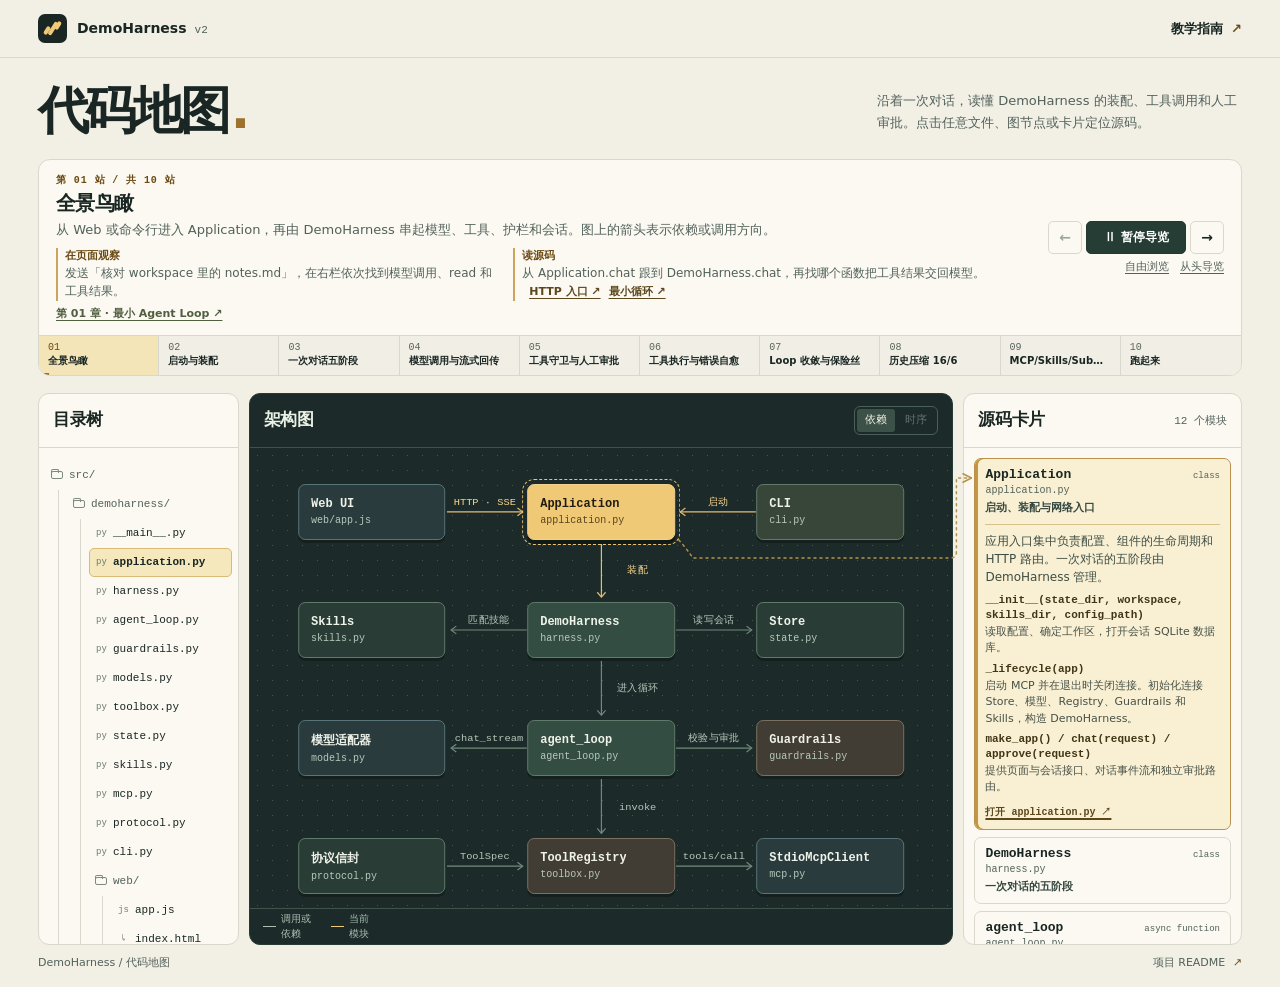
==== docs/code-map/demoharness-arch/demoharness-arch.html @ e93466d3 "docs(map): teach the runtime through an interactive code map" ====
<!doctype html>
<html lang="zh-CN">
<head>
  <meta charset="utf-8">
  <meta name="viewport" content="width=device-width, initial-scale=1">
  <meta name="color-scheme" content="light">
  <title>DemoHarness · 代码地图</title>
  <link rel="stylesheet" href="map.css">
  <script defer src="map-data.js"></script>
  <script defer src="map.js"></script>
</head>
<body>
  <header class="masthead">
    <div class="frame masthead-inner">
      <a class="brand" href="./demoharness-arch.html" aria-label="DemoHarness 代码地图首页">
        <span class="brand-mark" aria-hidden="true"><i></i><i></i><i></i></span>
        <span>DemoHarness<span class="version">v2</span></span>
      </a>
      <a class="guide-link" href="../../guide.md">教学指南 <span aria-hidden="true">↗</span></a>
    </div>
  </header>

  <main class="frame">
    <div class="intro">
      <div>
        <h1>代码地图<span class="title-period" aria-hidden="true">.</span></h1>
      </div>
      <p>沿着一次对话，读懂 DemoHarness 的装配、工具调用和人工审批。点击任意文件、图节点或卡片定位源码。</p>
    </div>

    <section class="tour" aria-labelledby="tour-title">
      <div class="tour-body">
        <div class="tour-copy">
          <p id="tour-status" class="tour-status"></p>
          <h2 id="tour-title"></h2>
          <p id="tour-description"></p>
          <dl id="tour-notes" class="tour-notes" hidden>
            <div><dt>在页面观察</dt><dd id="tour-observe"></dd></div>
            <div><dt>读源码</dt><dd id="tour-read"></dd></div>
          </dl>
          <div id="tour-links" class="tour-links"></div>
          <div id="tour-commands" class="tour-commands" hidden></div>
        </div>
        <div class="tour-controls">
          <div class="transport" aria-label="导览播放控制">
            <button type="button" id="tour-prev" class="icon-button" aria-label="上一站" title="上一站">←</button>
            <button type="button" id="tour-play" class="play-button"></button>
            <button type="button" id="tour-next" class="icon-button" aria-label="下一站" title="下一站">→</button>
          </div>
          <div class="tour-modes">
            <button type="button" id="tour-free">自由浏览</button>
            <button type="button" id="tour-restart">从头导览</button>
          </div>
        </div>
      </div>
      <nav id="tour-track" class="tour-track" aria-label="导览站点"></nav>
    </section>

    <noscript><p class="noscript">此页面需要 JavaScript 才能同步目录树、架构图和源码卡片。<a href="../../guide.md">打开教学指南</a>。</p></noscript>

    <div id="workspace" class="workspace">
      <section class="pane tree-pane" aria-labelledby="tree-heading">
        <header class="pane-header">
          <h2 id="tree-heading">目录树</h2>
        </header>
        <div id="tree-scroll" class="pane-scroll tree-scroll">
          <div id="tree"></div>
        </div>
      </section>

      <section class="pane map-pane" aria-labelledby="map-heading">
        <header class="pane-header">
          <h2 id="map-heading">架构图</h2>
          <div class="view-switch" aria-label="图形视图">
            <button type="button" id="map-tab" aria-pressed="true">依赖</button>
            <button type="button" id="sequence-tab" aria-pressed="false" title="第 3 至第 8 站提供调用时序" disabled>时序</button>
          </div>
        </header>
        <div id="map-scroll" class="pane-scroll map-scroll">
          <div id="graph"></div>
          <div id="sequence" hidden></div>
        </div>
        <footer id="map-legend" class="map-legend"></footer>
      </section>

      <section class="pane cards-pane" aria-labelledby="cards-heading">
        <header class="pane-header">
          <h2 id="cards-heading">源码卡片</h2>
          <span id="cards-count" class="cards-count"></span>
        </header>
        <div id="cards-scroll" class="pane-scroll cards-scroll">
          <div id="cards"></div>
        </div>
      </section>

      <svg id="pointer" class="pointer" aria-hidden="true">
        <defs>
          <marker id="pointer-arrow" viewBox="0 0 10 10" refX="9" refY="5" markerWidth="7" markerHeight="7" orient="auto">
            <path d="M 1 1 L 9 5 L 1 9"></path>
          </marker>
        </defs>
        <path id="pointer-path" marker-end="url(#pointer-arrow)"></path>
      </svg>
    </div>

    <footer class="page-footer">
      <span>DemoHarness <span aria-hidden="true">/</span> 代码地图</span>
      <a href="../../../README.md">项目 README <span aria-hidden="true">↗</span></a>
    </footer>
  </main>
</body>
</html>
---- docs/code-map/demoharness-arch/map.css ----
:root {
  color-scheme: light;
  --paper: #f2efe5;
  --panel: #fbf9f1;
  --ink: #192623;
  --muted: #51615a;
  --line: #d8d9cc;
  --accent: #f0c976;
  --accent-ink: #6b4913;
  --canvas: #1c2b29;
  --canvas-ink: #eaf1e5;
  --canvas-muted: #aabeb2;
  --mono: "SFMono-Regular", Consolas, "Liberation Mono", monospace;
  --sans: system-ui, -apple-system, BlinkMacSystemFont, "PingFang SC", "Microsoft YaHei", sans-serif;
}

* { box-sizing: border-box; }
[hidden] { display: none !important; }
body { margin: 0; color: var(--ink); background: var(--paper); font: 14px/1.5 var(--sans); }
button, a { -webkit-tap-highlight-color: transparent; }
button { color: inherit; font: inherit; cursor: pointer; }
button:disabled { cursor: default; }
a { color: inherit; text-underline-offset: 3px; }
button:focus-visible, a:focus-visible { outline: 2px solid #ad7323; outline-offset: 3px; }
h1, h2, h3, p { margin: 0; }
code { font-family: var(--mono); }
.frame { width: min(100% - 76px, 1500px); margin-inline: auto; }

.masthead { border-bottom: 1px solid var(--line); }
.masthead-inner { min-height: 57px; display: flex; align-items: center; justify-content: space-between; }
.brand { display: inline-flex; align-items: center; gap: 10px; text-decoration: none; font-weight: 780; }
.brand-mark { position: relative; display: block; width: 29px; height: 29px; border-radius: 7px; background: var(--ink); }
.brand-mark i { position: absolute; width: 4px; border-radius: 2px; background: var(--accent); transform: rotate(32deg); }
.brand-mark i:nth-child(1) { top: 12px; left: 7px; height: 9px; }
.brand-mark i:nth-child(2) { top: 7px; left: 12.5px; height: 15px; }
.brand-mark i:nth-child(3) { top: 7px; left: 18px; height: 9px; }
.version { margin-left: 8px; color: var(--muted); font: 11px var(--mono); }
.guide-link { font-size: 13px; font-weight: 650; text-decoration: none; }
.guide-link span, .page-footer a span { margin-left: 4px; color: var(--accent-ink); }
.guide-link:hover, .page-footer a:hover { text-decoration: underline; }

.intro { display: flex; align-items: flex-end; justify-content: space-between; gap: 28px; margin-block: 25px 22px; }
.intro h1 { font-size: clamp(37px, 4vw, 56px); line-height: 1.06; font-weight: 780; letter-spacing: -.07em; }
.title-period { margin-left: 3px; color: #9e712d; }
.intro > p { max-width: 365px; padding-bottom: 3px; color: var(--muted); font-size: 13px; line-height: 1.7; }

.tour { margin-bottom: 17px; border: 1px solid var(--line); border-radius: 12px; background: var(--panel); overflow: hidden; }
.tour-body { display: flex; justify-content: space-between; align-items: center; gap: 24px; padding: 13px 17px 12px; }
.tour-status { color: var(--accent-ink); font: 650 10px var(--mono); letter-spacing: .09em; }
.tour-copy h2 { margin-block: 1px 2px; font-size: 20px; font-weight: 780; letter-spacing: -.03em; }
#tour-description { max-width: 860px; color: var(--muted); font-size: 13px; }
.tour-notes { display: grid; grid-template-columns: 1fr 1.15fr; gap: 7px 13px; margin: 8px 0 2px; }
.tour-notes > div { border-left: 2px solid #cda45f; padding-left: 7px; }
.tour-notes dt { color: var(--accent-ink); font-size: 11px; font-weight: 750; }
.tour-notes dd { margin: 0; color: var(--muted); font-size: 12px; }
.tour-source-links { display: inline-flex; flex-wrap: wrap; gap: 1px 8px; margin-left: 7px; }
.tour-source-links a { color: #5b471d; font-size: 11px; font-weight: 700; }
.tour-links { display: flex; flex-wrap: wrap; align-items: center; gap: 4px 14px; min-height: 18px; margin-top: 4px; }
.tour-links:empty { display: none; }
.tour-links a { font-size: 11px; color: #515e40; font-weight: 700; }
.tour-commands { display: flex; flex-wrap: wrap; align-items: center; gap: 6px; margin-top: 8px; }
.tour-commands code { display: inline-block; padding: 3px 7px; border: 1px solid var(--line); border-radius: 4px; background: var(--paper); font-size: 12px; }
.tour-commands a { font: 12px var(--mono); }
.tour-controls { flex: none; display: flex; flex-direction: column; align-items: flex-end; gap: 5px; }
.transport { display: flex; align-items: center; gap: 4px; }
.transport button { min-height: 33px; border-radius: 5px; font-weight: 700; }
.icon-button { width: 34px; border: 1px solid var(--line); background: transparent; }
.icon-button:hover:not(:disabled) { background: #ebeae1; }
.icon-button:disabled { color: #9ca69e; }
.play-button { min-width: 100px; padding-inline: 8px; border: 1px solid #243832; color: white; background: #263d35; font-size: 12px; }
.play-button:hover { background: #36584a; }
.play-button span { margin-right: 5px; font-family: var(--mono); }
.tour-modes { display: flex; gap: 11px; }
.tour-modes button { padding: 0; border: 0; background: transparent; color: var(--muted); font-size: 11px; text-decoration: underline; text-underline-offset: 3px; }
.tour-modes button:hover { color: var(--ink); }
.tour-track { display: grid; grid-template-columns: repeat(10, 1fr); border-top: 1px solid var(--line); }
.station {
  position: relative;
  min-width: 0;
  padding: 6px 9px 7px;
  overflow: hidden;
  border: 0;
  border-right: 1px solid var(--line);
  background: #f0eee5;
  text-align: left;
}
.station:last-child { border-right: 0; }
.station:hover { background: #e6e6d9; }
.station.is-current { background: #f4e5b8; }
.station .station-index { display: block; color: #59665c; font: 10px var(--mono); }
.station.is-current .station-index { color: var(--accent-ink); }
.station .station-name { display: block; overflow: hidden; font-size: 10px; font-weight: 700; text-overflow: ellipsis; white-space: nowrap; }
.station::after {
  position: absolute;
  inset: auto 0 0;
  height: 2px;
  content: "";
  background: #9d712a;
  transform: scaleX(var(--progress, 0));
  transform-origin: left;
}

.workspace { position: relative; display: grid; grid-template-columns: minmax(155px, .72fr) minmax(0, 2.53fr) minmax(235px, 1fr); gap: 10px; }
.pane {
  display: flex;
  min-width: 0;
  height: 552px;
  flex-direction: column;
  border: 1px solid var(--line);
  border-radius: 11px;
  background: var(--panel);
  overflow: hidden;
}
.pane-header { display: flex; align-items: center; justify-content: space-between; flex: 0 0 54px; gap: 8px; padding: 0 14px; border-bottom: 1px solid var(--line); }
.pane-header h2 { font-size: 17px; line-height: 1.28; font-weight: 780; letter-spacing: -.02em; }
.pane-scroll { flex: 1 1 auto; min-width: 0; min-height: 0; overflow: auto; }
.cards-count { color: var(--muted); font: 11px var(--mono); }

.tree-scroll { padding: 13px 6px; }
.tree-list { margin: 0 0 0 13px; padding-left: 8px; border-left: 1px solid var(--line); list-style: none; }
.tree-list.tree-root { margin: 0; padding: 0; border: 0; }
.tree-folder, .tree-file { min-height: 29px; white-space: nowrap; }
.tree-folder { display: flex; align-items: center; gap: 6px; padding-inline: 6px; color: var(--muted); font: 11px var(--mono); }
.folder-icon { width: 12px; height: 8px; border: 1px solid #7d8b7e; border-radius: 2px; position: relative; }
.folder-icon::before { position: absolute; top: -3px; left: -1px; width: 6px; height: 3px; border: 1px solid #7d8b7e; border-bottom: 0; border-radius: 2px 2px 0 0; content: ""; }
.tree-file { display: flex; align-items: center; gap: 5px; width: 100%; padding: 3px 5px; border: 1px solid transparent; border-radius: 5px; background: transparent; font: 11px var(--mono); text-align: left; }
.file-icon { display: inline-flex; align-items: center; justify-content: center; flex: 0 0 13px; color: #6d7d6d; font: 9px var(--mono); }
.tree-file:hover { background: #eeeee2; }
.tree-file.is-selected { border-color: #d9ba77; background: #f5e8bc; font-weight: 750; }

.map-pane { border-color: #273b35; color: var(--canvas-ink); background: var(--canvas); }
.map-pane .pane-header { border-color: #40534b; }
.view-switch { display: flex; gap: 2px; padding: 2px; border: 1px solid #486057; border-radius: 6px; }
.view-switch button { min-width: 38px; padding: 3px 6px; border: 0; border-radius: 3px; background: transparent; color: var(--canvas-muted); font-size: 11px; }
.view-switch button[aria-pressed="true"] { color: #f7f4e9; background: #3c5147; }
.view-switch button:disabled { opacity: .48; }
.view-switch button:hover:not(:disabled):not([aria-pressed="true"]) { color: white; }
.map-scroll { position: relative; background: radial-gradient(circle, #43584e 0.7px, transparent 0.9px) 0 0 / 15px 15px; scrollbar-color: #657e70 var(--canvas); }
.graph { position: relative; width: min(100%, 718px); min-width: 574px; height: 455px; margin-inline: auto; }
.graph-lines { position: absolute; inset: 0; width: 100%; height: 100%; pointer-events: none; }
.edge { fill: none; stroke: #708a7d; stroke-width: 1.2; vector-effect: non-scaling-stroke; }
.edge.tip { stroke: #708a7d; }
.edge.is-related, .edge.is-related.tip { stroke: #e4bc72; }
.edge-label { fill: #b6c8bc; stroke: var(--canvas); stroke-width: 5px; paint-order: stroke; stroke-linejoin: round; font: 10px var(--mono); text-anchor: middle; }
.edge-label.is-related { fill: #f8d591; }
.graph-node {
  position: absolute;
  display: flex;
  width: 21%;
  height: 56px;
  flex-direction: column;
  align-items: flex-start;
  justify-content: center;
  gap: 4px;
  padding: 4px 8px 4px 12px;
  transform: translate(-50%, -50%);
  border: 1px solid #627a6b;
  border-radius: 7px;
  box-shadow: 0 3px 0 #14201d;
  color: #eff2e9;
  background: #293d36;
  text-align: left;
}
.graph-node strong { max-width: 100%; overflow: hidden; font: 700 12px var(--mono); text-overflow: ellipsis; white-space: nowrap; }
.graph-node small { max-width: 100%; overflow: hidden; color: #b9c9bc; font: 10px var(--mono); text-overflow: ellipsis; white-space: nowrap; }
.graph-node[data-type="entry"] { background: #38463a; }
.graph-node[data-type="core"] { background: #344d42; }
.graph-node[data-type="guard"] { background: #423d34; border-color: #7c7061; }
.graph-node[data-type="interface"] { background: #293b3c; border-color: #597478; }
.graph-node:hover, .graph-node:focus-visible { border-color: var(--accent); }
.graph-node.is-selected {
  z-index: 2;
  border-color: #f3d190;
  outline: 1px dashed #ebc374;
  outline-offset: 4px;
  box-shadow: 0 4px 0 #101a17;
  color: #211c12;
  background: var(--accent);
}
.graph-node.is-selected small { color: #594420; }
.map-legend {
  display: flex;
  flex: 0 0 36px;
  gap: 13px;
  align-items: center;
  padding-inline: 13px;
  border-top: 1px solid #40534b;
  color: var(--canvas-muted);
  font-size: 10px;
}
.legend-item { display: inline-flex; align-items: center; gap: 5px; }
.legend-line { flex: 0 0 13px; border-top: 1px solid currentColor; }
.legend-line.is-dashed { border-top-style: dashed; }
.legend-line.is-selected { color: var(--accent); }
.sequence-status { margin-left: auto; white-space: nowrap; font-variant-numeric: tabular-nums; }

.sequence-board { position: relative; min-width: var(--board-width); padding: 0 9px 7px; }
.sequence-participants { position: sticky; top: 0; z-index: 3; display: grid; grid-template-columns: repeat(var(--lanes), minmax(0, 1fr)); gap: 6px; padding-block: 9px; background: var(--canvas); border-bottom: 1px solid #40534b; }
.sequence-node {
  min-width: 0;
  overflow: hidden;
  border: 1px solid #627a6b;
  border-radius: 4px;
  padding: 6px 3px;
  color: var(--canvas-ink);
  background: #344d42;
  font: 700 11px var(--mono);
  text-overflow: ellipsis;
  white-space: nowrap;
}
.sequence-node:hover, .sequence-node:focus-visible { border-color: var(--accent); }
.sequence-node.is-selected { border-color: var(--accent); outline: 1px dashed var(--accent); outline-offset: 2px; color: #211c12; background: var(--accent); }
.sequence-rows { position: relative; isolation: isolate; padding-block: 3px; }
.lifelines { position: absolute; inset: 0; z-index: -1; display: grid; grid-template-columns: repeat(var(--lanes), 1fr); pointer-events: none; }
.lifelines span { justify-self: center; height: 100%; border-left: 1px dashed #557068; }
.sequence-row {
  position: relative;
  display: block;
  width: 100%;
  min-height: 66px;
  border: 1px solid transparent;
  border-radius: 5px;
  color: var(--canvas-ink);
  background: transparent;
  padding: 0;
}
.sequence-row:hover { background: #37514666; }
.sequence-row.is-active { z-index: 1; border-color: #746743; background: #333c30bc; }
.sequence-row.is-related:not(.is-active) { border-color: #496458; }
.sequence-index { position: absolute; top: 7px; left: 3px; color: #a4b6ac; font: 9px var(--mono); }
.sequence-row.is-active .sequence-index { color: var(--accent); }
.sequence-arrow {
  position: absolute;
  top: 48%;
  left: var(--from);
  width: var(--length);
  color: #a8c4b5;
  border-top: 1px solid currentColor;
}
.sequence-arrow::after { position: absolute; top: -4px; right: 0; width: 6px; height: 6px; transform: rotate(45deg); border: solid currentColor; border-width: 1px 1px 0 0; content: ""; }
.sequence-row.to-left .sequence-arrow::after { left: 0; right: auto; transform: rotate(225deg); }
.sequence-row.is-return .sequence-arrow { border-top-style: dashed; }
.sequence-row.is-self .sequence-arrow { top: calc(48% - 7px); width: 25px; height: 8px; border-right: 1px solid currentColor; border-bottom: 1px solid currentColor; }
.sequence-row.is-self .sequence-arrow::after { top: auto; bottom: -4px; left: 1px; right: auto; transform: rotate(225deg); }
.sequence-message { position: absolute; left: clamp(87px, var(--mid), calc(100% - 87px)); width: max-content; max-width: min(310px, 72%); transform: translateX(-50%); border-radius: 3px; padding: 1px 4px; color: #e7eee4; background: var(--canvas); text-align: center; line-height: 1.2; }
.sequence-message code { font-weight: 650; white-space: normal; }
.sequence-name { bottom: 60%; font-size: 11px; }
.sequence-note { top: 58%; color: #bccdc2; font-size: 10px; }
.sequence-row.is-active .sequence-arrow, .sequence-row.is-active .sequence-name { color: var(--accent); }
.sequence-row.is-active .sequence-note { color: var(--canvas-ink); }

.cards-scroll { padding: 10px; }
.cards { display: grid; gap: 7px; }
.source-card { border: 1px solid var(--line); border-radius: 7px; background: var(--panel); }
.source-card:hover { border-color: #9ca793; }
.source-card.is-selected { border-color: #b9914d; background: #f9f0d4; box-shadow: inset 3px 0 0 #c59641; }
.card-select { display: block; width: 100%; border: 0; padding: 8px 10px; background: transparent; text-align: left; }
.card-heading { display: flex; flex-wrap: wrap; align-items: baseline; gap: 1px 6px; justify-content: space-between; }
.card-heading strong { overflow-wrap: anywhere; font: 750 13px var(--mono); }
.card-heading small { color: var(--muted); font: 9px var(--mono); }
.card-file { display: block; margin-top: 3px; color: var(--muted); font: 10px var(--mono); }
.card-role { display: block; margin-top: 4px; color: #34463e; font-size: 11px; }
.card-content { margin-inline: 10px; border-top: 1px solid #d8c28c; padding-block: 7px 10px; }
.card-description { color: #3d4d43; font-size: 12px; }
.card-members { margin: 7px 0 9px; }
.card-members dt { margin-bottom: 1px; color: #403615; font: 700 11px/1.35 var(--mono); overflow-wrap: anywhere; }
.card-members dd { margin: 0 0 5px; color: #475147; font-size: 11px; }
.source-links { display: flex; flex-wrap: wrap; gap: 4px 9px; }
.source-links a { color: #5b471d; font: 700 10px var(--mono); }
.source-links a[data-current] { text-decoration-thickness: 2px; }
.pointer { position: absolute; inset: 0; z-index: 4; width: 100%; height: 100%; overflow: visible; pointer-events: none; }
.pointer path { fill: none; stroke: #b8914c; stroke-width: 1.5px; stroke-linecap: round; stroke-linejoin: round; }
#pointer-path { stroke-dasharray: 2 4; }

.page-footer { display: flex; justify-content: space-between; align-items: center; padding-block: 10px 16px; color: var(--muted); font-size: 11px; }
.page-footer a { text-decoration: none; }
.noscript { margin: 12px 0; padding: 12px; border: 1px solid var(--line); border-radius: 6px; }

@media (max-width: 1250px) {
  .frame { width: calc(100% - 38px); }
  .workspace { grid-template-columns: minmax(151px, .72fr) minmax(0, 2.6fr) minmax(224px, 1.05fr); }
  .station { padding-inline: 6px; }
}

@media (max-width: 980px) {
  .workspace { grid-template-columns: minmax(146px, 1fr) minmax(220px, 1.55fr); }
  .map-pane { grid-row: 1; grid-column: 1 / -1; }
  .tree-pane, .cards-pane { height: 340px; }
  .pointer { display: none; }
  .station .station-name { display: none; }
  .station { min-height: 29px; text-align: center; }
}

@media (max-width: 540px) {
  .frame { width: calc(100% - 24px); }
  .intro { align-items: flex-start; flex-direction: column; gap: 7px; margin-block: 18px 13px; }
  .intro > p { padding: 0; }
  .tour-body { align-items: flex-start; flex-direction: column; gap: 8px; padding: 10px; }
  .tour-notes { grid-template-columns: 1fr; }
  .tour-controls { width: 100%; flex-wrap: wrap; flex-direction: row; align-items: center; justify-content: space-between; }
  .tour-controls button { min-height: 30px; }
  .workspace { grid-template-columns: minmax(0, 1fr); }
  .pane { grid-column: 1; }
  .map-pane { height: 534px; }
  .tree-pane { height: 245px; }
  .cards-pane { height: 440px; }
  .pane-header { flex-basis: 50px; }
  .map-legend { padding-inline: 9px; gap: 9px; }
}
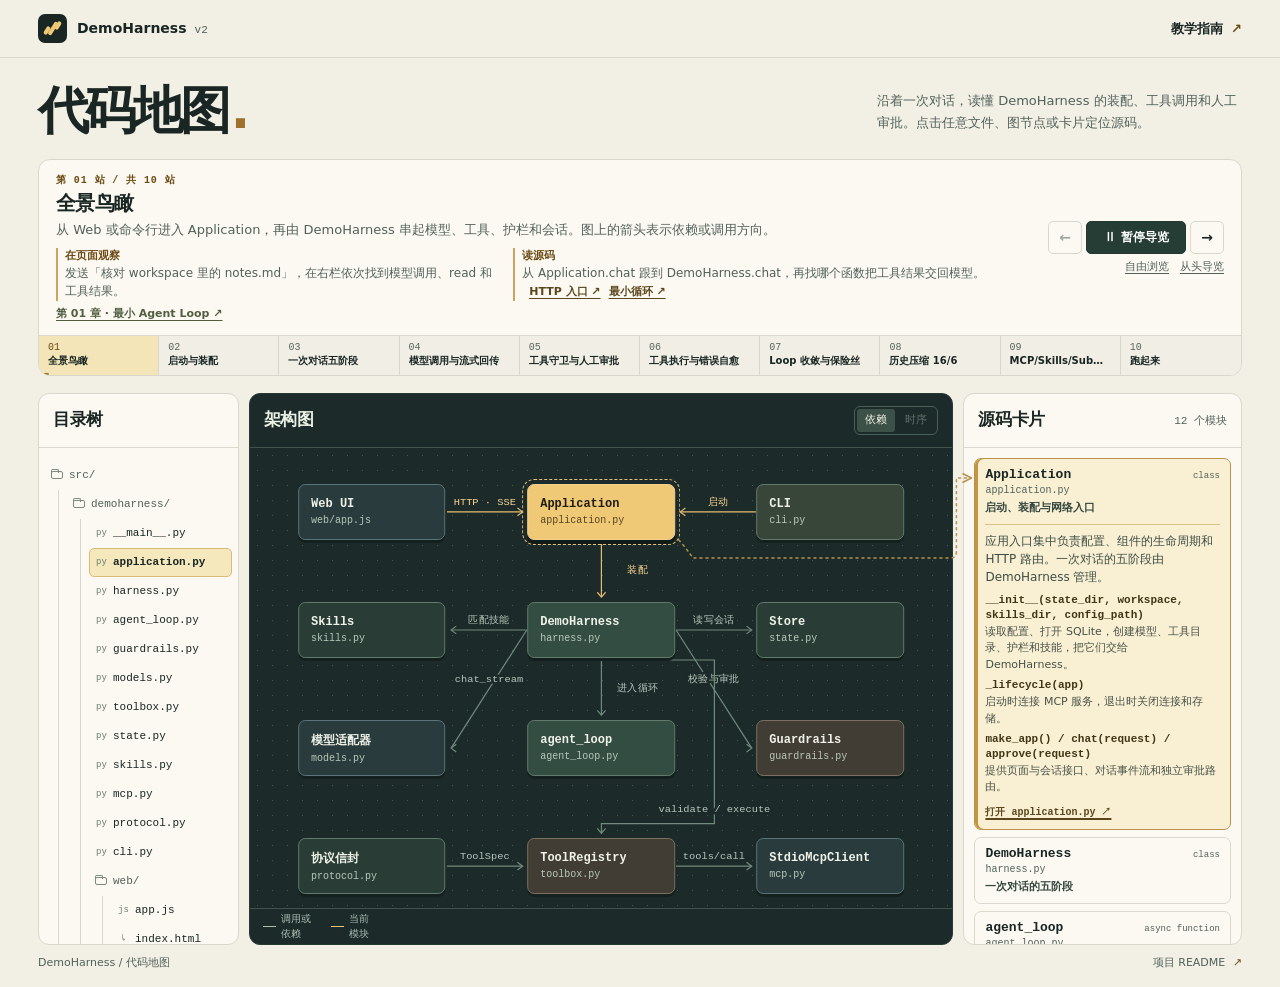
==== commit dfab02e0: "docs: guide DemoHarness learning and Poteto Mode development" ====
--- a/docs/code-map/demoharness-arch/demoharness-arch.html
+++ b/docs/code-map/demoharness-arch/demoharness-arch.html
@@ -74,6 +74,7 @@
           <div class="view-switch" aria-label="图形视图">
             <button type="button" id="map-tab" aria-pressed="true">依赖</button>
             <button type="button" id="sequence-tab" aria-pressed="false" title="第 3 至第 8 站提供调用时序" disabled>时序</button>
+            <button type="button" id="sequence-expand" aria-pressed="false" aria-label="放大时序图" hidden>放大</button>
           </div>
         </header>
         <div id="map-scroll" class="pane-scroll map-scroll">
--- a/docs/code-map/demoharness-arch/map.css
+++ b/docs/code-map/demoharness-arch/map.css
@@ -101,6 +101,9 @@
 }
 
 .workspace { position: relative; display: grid; grid-template-columns: minmax(155px, .72fr) minmax(0, 2.53fr) minmax(235px, 1fr); gap: 10px; }
+.workspace.is-expanded { grid-template-columns: minmax(0, 1fr); }
+.workspace.is-expanded :is(.tree-pane, .cards-pane, .pointer) { display: none; }
+.workspace.is-expanded .map-pane { min-height: 70vh; }
 .pane {
   display: flex;
   min-width: 0;
@@ -180,8 +183,10 @@
 .graph-node.is-selected small { color: #594420; }
 .map-legend {
   display: flex;
-  flex: 0 0 36px;
+  flex: 0 0 auto;
+  flex-wrap: wrap;
   gap: 13px;
+  min-height: 36px;
   align-items: center;
   padding-inline: 13px;
   border-top: 1px solid #40534b;
@@ -193,6 +198,7 @@
 .legend-line.is-dashed { border-top-style: dashed; }
 .legend-line.is-selected { color: var(--accent); }
 .sequence-status { margin-left: auto; white-space: nowrap; font-variant-numeric: tabular-nums; }
+.sequence-status a { margin-left: 5px; color: var(--accent); text-underline-offset: 2px; }
 
 .sequence-board { position: relative; min-width: var(--board-width); padding: 0 9px 7px; }
 .sequence-participants { position: sticky; top: 0; z-index: 3; display: grid; grid-template-columns: repeat(var(--lanes), minmax(0, 1fr)); gap: 6px; padding-block: 9px; background: var(--canvas); border-bottom: 1px solid #40534b; }
